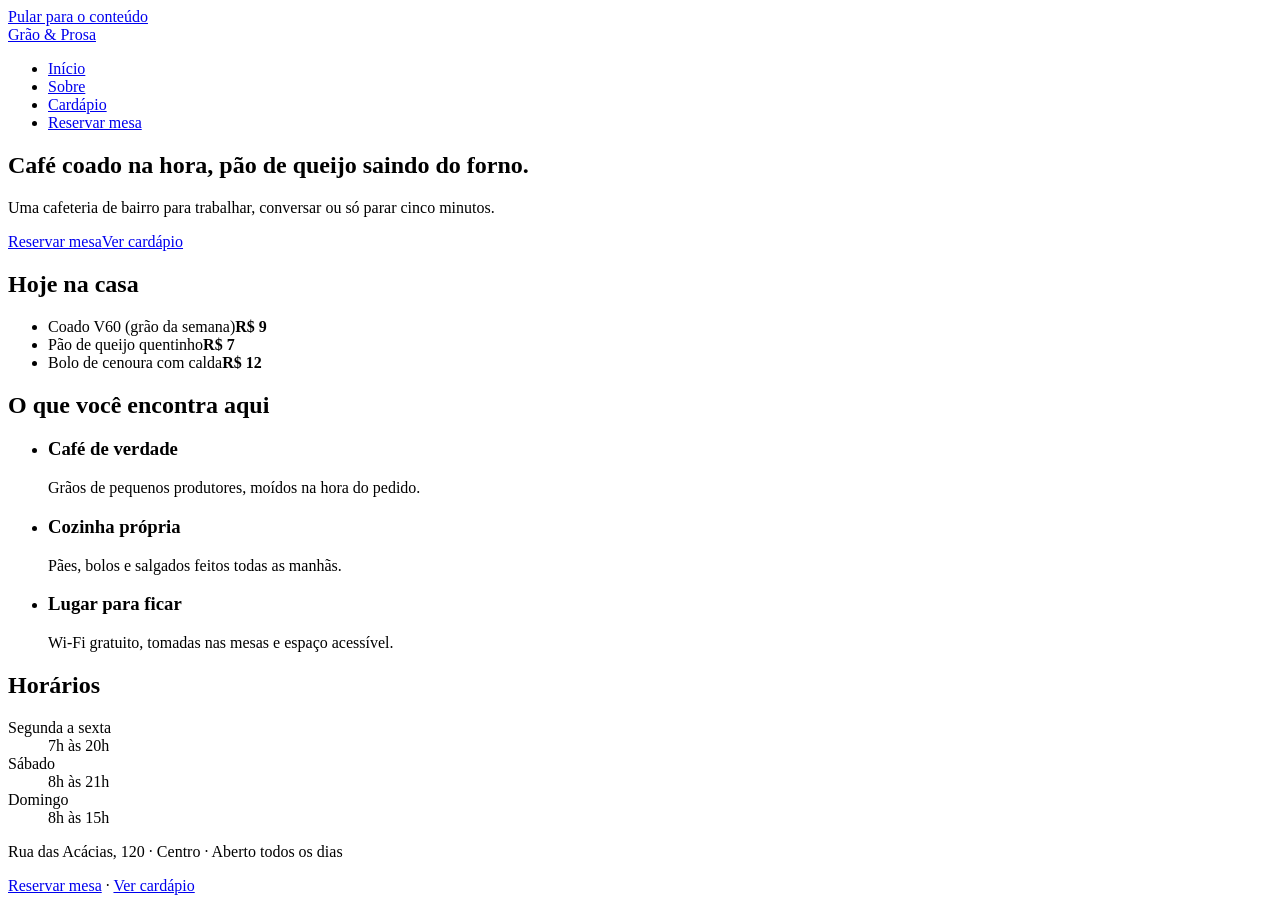
==== index.html @ 0b91146f "Adicionar página inicial do Café Grão e Prosa" ====
<!DOCTYPE html>
<html lang="pt-BR">
<head>
<meta charset="UTF-8">
<meta name="viewport" content="width=device-width, initial-scale=1">
<title>Início | Café Grão &amp; Prosa</title>
<meta name="description" content="Café Grão &amp; Prosa: café coado na hora, pães e doces artesanais.">
<link rel="preconnect" href="https://fonts.googleapis.com"><link rel="preconnect" href="https://fonts.gstatic.com" crossorigin>
<link href="https://fonts.googleapis.com/css2?family=Bricolage+Grotesque:wght@600;700&family=Figtree:wght@400;600;700;800&display=swap" rel="stylesheet">
<link rel="stylesheet" href="css/style.css">
</head>
<body>
<a class="skip" href="#conteudo">Pular para o conteúdo</a>
<header class="site-header"><div class="wrap">
<a class="brand" href="index.html">Grão &amp; Prosa</a>
<nav aria-label="Principal"><ul class="nav"><li><a href="index.html" aria-current="page">Início</a></li><li><a href="sobre.html">Sobre</a></li><li><a href="cardapio.html">Cardápio</a></li><li><a href="reservas.html">Reservar mesa</a></li></ul></nav>
</div></header>
<main id="conteudo">
<section class="hero"><div class="wrap">
<div>
<h1>Café coado na hora, pão de queijo saindo do forno.</h1>
<p>Uma cafeteria de bairro para trabalhar, conversar ou só parar cinco minutos.</p>
<div class="actions"><a class="btn" href="reservas.html">Reservar mesa</a><a class="btn ghost" href="cardapio.html">Ver cardápio</a></div>
</div>
<aside class="board" aria-labelledby="hoje"><h2 id="hoje">Hoje na casa</h2>
<ul><li><span>Coado V60 (grão da semana)</span><strong>R$ 9</strong></li><li><span>Pão de queijo quentinho</span><strong>R$ 7</strong></li><li><span>Bolo de cenoura com calda</span><strong>R$ 12</strong></li></ul></aside>
</div></section>
<section><div class="wrap"><h2>O que você encontra aqui</h2>
<ul class="points">
<li><h3>Café de verdade</h3><p>Grãos de pequenos produtores, moídos na hora do pedido.</p></li>
<li><h3>Cozinha própria</h3><p>Pães, bolos e salgados feitos todas as manhãs.</p></li>
<li><h3>Lugar para ficar</h3><p>Wi-Fi gratuito, tomadas nas mesas e espaço acessível.</p></li>
</ul></div></section>
<section class="hours"><div class="wrap"><h2>Horários</h2>
<dl><dt>Segunda a sexta</dt><dd>7h às 20h</dd><dt>Sábado</dt><dd>8h às 21h</dd><dt>Domingo</dt><dd>8h às 15h</dd></dl></div></section>
</main>
<footer class="site-footer"><div class="wrap">
<p>Rua das Acácias, 120 · Centro · Aberto todos os dias</p>
<p><a href="reservas.html">Reservar mesa</a> · <a href="cardapio.html">Ver cardápio</a></p>
</div></footer>
</body>
</html>
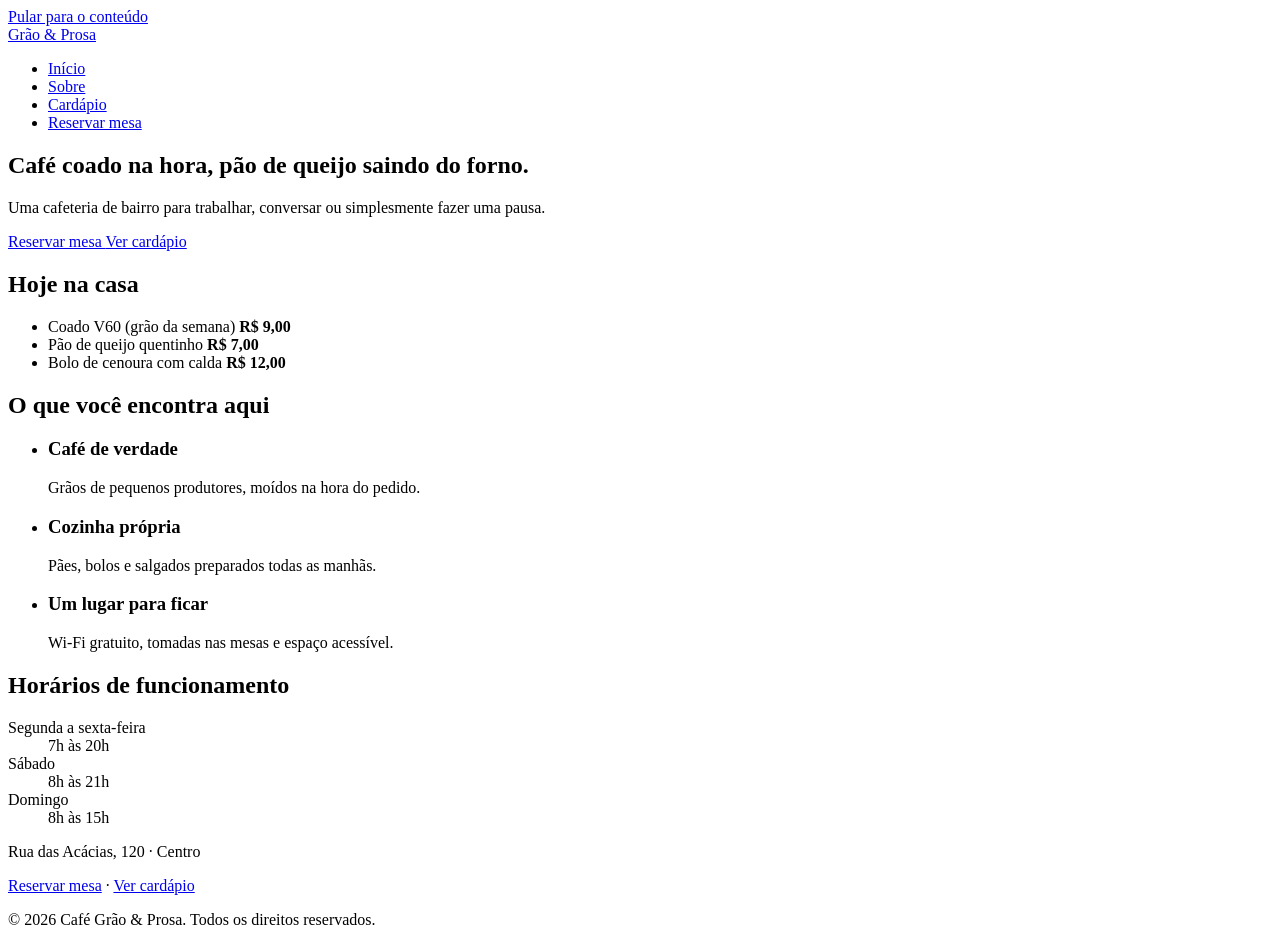
==== commit 67784a1c: "Atualizando HTML da página inicial" ====
--- a/index.html
+++ b/index.html
@@ -1,42 +1,160 @@
+
 <!DOCTYPE html>
 <html lang="pt-BR">
 <head>
-<meta charset="UTF-8">
-<meta name="viewport" content="width=device-width, initial-scale=1">
-<title>Início | Café Grão &amp; Prosa</title>
-<meta name="description" content="Café Grão &amp; Prosa: café coado na hora, pães e doces artesanais.">
-<link rel="preconnect" href="https://fonts.googleapis.com"><link rel="preconnect" href="https://fonts.gstatic.com" crossorigin>
-<link href="https://fonts.googleapis.com/css2?family=Bricolage+Grotesque:wght@600;700&family=Figtree:wght@400;600;700;800&display=swap" rel="stylesheet">
-<link rel="stylesheet" href="css/style.css">
+    <meta charset="UTF-8">
+    <meta name="viewport" content="width=device-width, initial-scale=1">
+
+    <title>Início | Café Grão &amp; Prosa</title>
+
+    <meta
+        name="description"
+        content="Café Grão & Prosa: café coado na hora, pães e doces artesanais."
+    >
+
+    <link rel="preconnect" href="https://fonts.googleapis.com">
+    <link rel="preconnect" href="https://fonts.gstatic.com" crossorigin>
+
+    <link
+        href="https://fonts.googleapis.com/css2?family=Bricolage+Grotesque:wght@600;700&family=Figtree:wght@400;600;700;800&display=swap"
+        rel="stylesheet"
+    >
+
+    <link rel="stylesheet" href="css/style.css">
 </head>
+
 <body>
-<a class="skip" href="#conteudo">Pular para o conteúdo</a>
-<header class="site-header"><div class="wrap">
-<a class="brand" href="index.html">Grão &amp; Prosa</a>
-<nav aria-label="Principal"><ul class="nav"><li><a href="index.html" aria-current="page">Início</a></li><li><a href="sobre.html">Sobre</a></li><li><a href="cardapio.html">Cardápio</a></li><li><a href="reservas.html">Reservar mesa</a></li></ul></nav>
-</div></header>
-<main id="conteudo">
-<section class="hero"><div class="wrap">
-<div>
-<h1>Café coado na hora, pão de queijo saindo do forno.</h1>
-<p>Uma cafeteria de bairro para trabalhar, conversar ou só parar cinco minutos.</p>
-<div class="actions"><a class="btn" href="reservas.html">Reservar mesa</a><a class="btn ghost" href="cardapio.html">Ver cardápio</a></div>
-</div>
-<aside class="board" aria-labelledby="hoje"><h2 id="hoje">Hoje na casa</h2>
-<ul><li><span>Coado V60 (grão da semana)</span><strong>R$ 9</strong></li><li><span>Pão de queijo quentinho</span><strong>R$ 7</strong></li><li><span>Bolo de cenoura com calda</span><strong>R$ 12</strong></li></ul></aside>
-</div></section>
-<section><div class="wrap"><h2>O que você encontra aqui</h2>
-<ul class="points">
-<li><h3>Café de verdade</h3><p>Grãos de pequenos produtores, moídos na hora do pedido.</p></li>
-<li><h3>Cozinha própria</h3><p>Pães, bolos e salgados feitos todas as manhãs.</p></li>
-<li><h3>Lugar para ficar</h3><p>Wi-Fi gratuito, tomadas nas mesas e espaço acessível.</p></li>
-</ul></div></section>
-<section class="hours"><div class="wrap"><h2>Horários</h2>
-<dl><dt>Segunda a sexta</dt><dd>7h às 20h</dd><dt>Sábado</dt><dd>8h às 21h</dd><dt>Domingo</dt><dd>8h às 15h</dd></dl></div></section>
-</main>
-<footer class="site-footer"><div class="wrap">
-<p>Rua das Acácias, 120 · Centro · Aberto todos os dias</p>
-<p><a href="reservas.html">Reservar mesa</a> · <a href="cardapio.html">Ver cardápio</a></p>
-</div></footer>
+    <a class="skip" href="#conteudo">Pular para o conteúdo</a>
+
+    <header class="site-header">
+        <div class="wrap">
+            <a class="brand" href="index.html">Grão &amp; Prosa</a>
+
+            <nav aria-label="Navegação principal">
+                <ul class="nav">
+                    <li>
+                        <a href="index.html" aria-current="page">Início</a>
+                    </li>
+                    <li><a href="sobre.html">Sobre</a></li>
+                    <li><a href="cardapio.html">Cardápio</a></li>
+                    <li><a href="reservas.html">Reservar mesa</a></li>
+                </ul>
+            </nav>
+        </div>
+    </header>
+
+    <main id="conteudo">
+        <section class="hero">
+            <div class="wrap">
+                <div>
+                    <h1>
+                        Café coado na hora, pão de queijo saindo do forno.
+                    </h1>
+
+                    <p>
+                        Uma cafeteria de bairro para trabalhar,
+                        conversar ou simplesmente fazer uma pausa.
+                    </p>
+
+                    <div class="actions">
+                        <a class="btn" href="reservas.html">
+                            Reservar mesa
+                        </a>
+
+                        <a class="btn ghost" href="cardapio.html">
+                            Ver cardápio
+                        </a>
+                    </div>
+                </div>
+
+                <aside class="board" aria-labelledby="hoje">
+                    <h2 id="hoje">Hoje na casa</h2>
+
+                    <ul>
+                        <li>
+                            <span>Coado V60 (grão da semana)</span>
+                            <strong>R$ 9,00</strong>
+                        </li>
+                        <li>
+                            <span>Pão de queijo quentinho</span>
+                            <strong>R$ 7,00</strong>
+                        </li>
+                        <li>
+                            <span>Bolo de cenoura com calda</span>
+                            <strong>R$ 12,00</strong>
+                        </li>
+                    </ul>
+                </aside>
+            </div>
+        </section>
+
+        <section aria-labelledby="diferenciais">
+            <div class="wrap">
+                <h2 id="diferenciais">O que você encontra aqui</h2>
+
+                <ul class="points">
+                    <li>
+                        <h3>Café de verdade</h3>
+                        <p>
+                            Grãos de pequenos produtores, moídos na hora
+                            do pedido.
+                        </p>
+                    </li>
+
+                    <li>
+                        <h3>Cozinha própria</h3>
+                        <p>
+                            Pães, bolos e salgados preparados
+                            todas as manhãs.
+                        </p>
+                    </li>
+
+                    <li>
+                        <h3>Um lugar para ficar</h3>
+                        <p>
+                            Wi-Fi gratuito, tomadas nas mesas
+                            e espaço acessível.
+                        </p>
+                    </li>
+                </ul>
+            </div>
+        </section>
+
+        <section class="hours" aria-labelledby="horarios">
+            <div class="wrap">
+                <h2 id="horarios">Horários de funcionamento</h2>
+
+                <dl>
+                    <dt>Segunda a sexta-feira</dt>
+                    <dd>7h às 20h</dd>
+
+                    <dt>Sábado</dt>
+                    <dd>8h às 21h</dd>
+
+                    <dt>Domingo</dt>
+                    <dd>8h às 15h</dd>
+                </dl>
+            </div>
+        </section>
+    </main>
+
+    <footer class="site-footer">
+        <div class="wrap">
+            <p>
+                Rua das Acácias, 120 · Centro
+            </p>
+
+            <p>
+                <a href="reservas.html">Reservar mesa</a>
+                ·
+                <a href="cardapio.html">Ver cardápio</a>
+            </p>
+
+            <p>
+                &copy; 2026 Café Grão &amp; Prosa.
+                Todos os direitos reservados.
+            </p>
+        </div>
+    </footer>
 </body>
-</html>+</html>
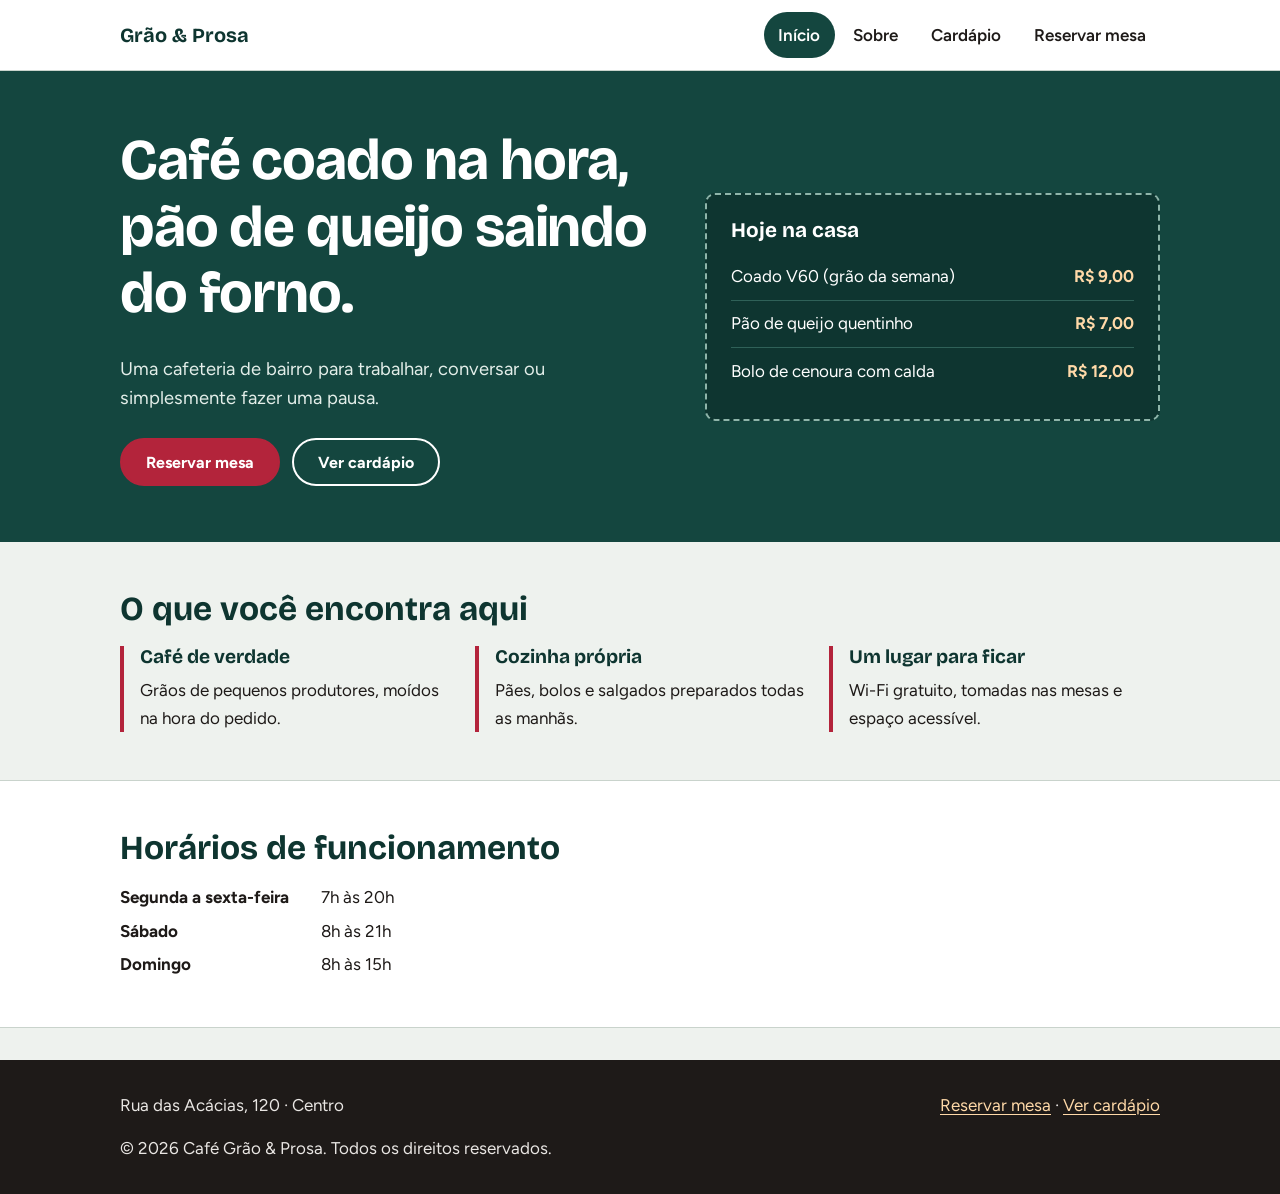
==== commit 4c0048ee: "Colocando o Link do css" ====
--- a/index.html
+++ b/index.html
@@ -20,7 +20,7 @@
         rel="stylesheet"
     >
 
-    <link rel="stylesheet" href="css/style.css">
+    <link rel="stylesheet" href="style.css">
 </head>
 
 <body>
--- a/style.css
+++ b/style.css
@@ -0,0 +1,401 @@
+
+:root {
+    --bg: #EEF2EE;
+    --surface: #FFFFFF;
+    --ink: #1E1A18;
+    --muted: #4C5652;
+    --green: #14463F;
+    --green-dark: #0E3530;
+    --cherry: #B3243B;
+    --line: #C9D3CC;
+    --radius: 10px;
+    --max: 1080px;
+}
+
+*, *::before, *::after {
+    box-sizing: border-box;
+}
+
+html {
+    scroll-behavior: smooth;
+}
+
+body {
+    margin: 0;
+    background: var(--bg);
+    color: var(--ink);
+    font: 1.0625rem/1.6 "Figtree", system-ui, -apple-system, "Segoe UI", sans-serif;
+}
+
+h1, h2, h3 {
+    font-family: "Bricolage Grotesque", "Figtree", system-ui, sans-serif;
+    line-height: 1.15;
+    margin: 0 0 0.5em;
+    color: var(--green-dark);
+}
+
+h1 {
+    font-size: clamp(2.1rem, 6vw, 3.6rem);
+    letter-spacing: -0.02em;
+}
+
+h2 {
+    font-size: clamp(1.5rem, 3.5vw, 2.1rem);
+}
+
+h3 {
+    font-size: 1.2rem;
+}
+
+p {
+    margin: 0 0 1em;
+    max-width: 65ch;
+}
+
+a {
+    color: var(--cherry);
+    text-underline-offset: 3px;
+}
+
+a:hover {
+    color: var(--green-dark);
+}
+
+:focus-visible {
+    outline: 3px solid var(--cherry);
+    outline-offset: 3px;
+    border-radius: 4px;
+}
+
+.skip {
+    position: absolute;
+    left: 1rem;
+    top: -4rem;
+    background: var(--ink);
+    color: #FFFFFF;
+    padding: 0.7rem 1rem;
+    border-radius: var(--radius);
+    z-index: 20;
+}
+
+.skip:focus {
+    top: 1rem;
+}
+
+.wrap {
+    max-width: var(--max);
+    margin: 0 auto;
+    padding: 0 1.25rem;
+}
+
+section {
+    padding: 3rem 0;
+}
+
+.muted {
+    color: var(--muted);
+}
+
+.site-header {
+    background: var(--surface);
+    border-bottom: 1px solid var(--line);
+    position: sticky;
+    top: 0;
+    z-index: 10;
+}
+
+.site-header .wrap {
+    display: flex;
+    flex-wrap: wrap;
+    align-items: center;
+    justify-content: space-between;
+    gap: 0.5rem 1.5rem;
+    padding-top: 0.75rem;
+    padding-bottom: 0.75rem;
+}
+
+.brand {
+    font: 700 1.25rem "Bricolage Grotesque", sans-serif;
+    color: var(--green-dark);
+    text-decoration: none;
+}
+
+.nav {
+    display: flex;
+    flex-wrap: wrap;
+    gap: 0.25rem;
+    list-style: none;
+    margin: 0;
+    padding: 0;
+}
+
+.nav a {
+    display: block;
+    padding: 0.6rem 0.9rem;
+    min-height: 44px;
+    border-radius: 999px;
+    color: var(--ink);
+    text-decoration: none;
+    font-weight: 600;
+}
+
+.nav a:hover {
+    background: var(--bg);
+}
+
+.nav a[aria-current="page"] {
+    background: var(--green);
+    color: #FFFFFF;
+}
+
+.btn {
+    display: inline-block;
+    min-height: 48px;
+    padding: 0.8rem 1.5rem;
+    border-radius: 999px;
+    background: var(--cherry);
+    color: #FFFFFF;
+    font: 700 1rem "Figtree", sans-serif;
+    text-decoration: none;
+    border: 2px solid var(--cherry);
+    cursor: pointer;
+    transition: background 0.2s, color 0.2s, border-color 0.2s;
+}
+
+.btn:hover {
+    background: #8F1C2F;
+    border-color: #8F1C2F;
+    color: #FFFFFF;
+}
+
+.btn.ghost {
+    background: transparent;
+    color: #FFFFFF;
+    border-color: #FFFFFF;
+}
+
+.btn.ghost:hover {
+    background: #FFFFFF;
+    color: var(--green-dark);
+}
+
+.actions {
+    display: flex;
+    flex-wrap: wrap;
+    gap: 0.75rem;
+    margin-top: 1.5rem;
+}
+
+.hero {
+    background: var(--green);
+    color: #FFFFFF;
+    padding: 3.5rem 0;
+}
+
+.hero h1 {
+    color: #FFFFFF;
+}
+
+.hero p {
+    font-size: 1.15rem;
+    color: #E3EEE9;
+}
+
+.hero .wrap {
+    display: grid;
+    gap: 2.5rem;
+    align-items: center;
+}
+
+.board {
+    background: var(--green-dark);
+    border: 2px dashed #8FB5AA;
+    border-radius: var(--radius);
+    padding: 1.5rem;
+}
+
+.board h2 {
+    color: #FFFFFF;
+    font-size: 1.3rem;
+}
+
+.board ul {
+    list-style: none;
+    margin: 0;
+    padding: 0;
+}
+
+.board li {
+    display: flex;
+    justify-content: space-between;
+    gap: 1rem;
+    padding: 0.6rem 0;
+    border-bottom: 1px solid #2F6158;
+}
+
+.board li:last-child {
+    border: 0;
+}
+
+.board strong {
+    color: #FFD9A8;
+    white-space: nowrap;
+}
+
+.points {
+    list-style: none;
+    margin: 0;
+    padding: 0;
+    display: grid;
+    gap: 1.5rem;
+}
+
+.points li {
+    border-left: 4px solid var(--cherry);
+    padding-left: 1rem;
+}
+
+.points p {
+    margin: 0;
+}
+
+.hours {
+    background: var(--surface);
+    border-top: 1px solid var(--line);
+    border-bottom: 1px solid var(--line);
+}
+
+.hours dl {
+    display: grid;
+    grid-template-columns: auto 1fr;
+    gap: 0.4rem 2rem;
+    margin: 0;
+}
+
+.hours dt {
+    font-weight: 700;
+}
+
+.hours dd {
+    margin: 0;
+}
+
+.split {
+    display: grid;
+    gap: 2rem;
+}
+
+.timeline {
+    list-style: none;
+    margin: 0;
+    padding: 0;
+    border-left: 3px solid var(--green);
+}
+
+.timeline li {
+    padding: 0 0 1.5rem 1.25rem;
+    position: relative;
+}
+
+.timeline li::before {
+    content: "";
+    position: absolute;
+    left: -9px;
+    top: 0.45rem;
+    width: 15px;
+    height: 15px;
+    border-radius: 50%;
+    background: var(--cherry);
+    border: 3px solid var(--bg);
+}
+
+.timeline b {
+    font-family: "Bricolage Grotesque", sans-serif;
+    color: var(--green-dark);
+}
+
+.team {
+    display: grid;
+    gap: 1rem;
+    list-style: none;
+    padding: 0;
+    margin: 0;
+}
+
+.team li {
+    background: var(--surface);
+    border: 1px solid var(--line);
+    border-radius: var(--radius);
+    padding: 1rem 1.25rem;
+}
+
+.team span {
+    display: block;
+    font-weight: 700;
+    color: var(--green-dark);
+}
+
+.page-head {
+    background: var(--surface);
+    border-bottom: 1px solid var(--line);
+    padding: 2.5rem 0 1.5rem;
+}
+
+.page-head p {
+    margin: 0;
+    color: var(--muted);
+}
+
+.site-footer {
+    background: var(--ink);
+    color: #E9E6E3;
+    padding: 2rem 0;
+    margin-top: 2rem;
+}
+
+.site-footer a {
+    color: #FFD9A8;
+}
+
+.site-footer .wrap {
+    display: grid;
+    gap: 1rem;
+}
+
+.site-footer p {
+    margin: 0;
+}
+
+@media (min-width: 760px) {
+    .hero .wrap {
+        grid-template-columns: 1.2fr 1fr;
+    }
+
+    .points {
+        grid-template-columns: repeat(3, 1fr);
+    }
+
+    .split {
+        grid-template-columns: 1fr 1fr;
+        align-items: start;
+    }
+
+    .team {
+        grid-template-columns: repeat(2, 1fr);
+    }
+
+    .site-footer .wrap {
+        grid-template-columns: 1fr auto;
+        align-items: center;
+    }
+}
+
+@media (prefers-reduced-motion: reduce) {
+    html {
+        scroll-behavior: auto;
+    }
+
+    *, *::before, *::after {
+        transition: none !important;
+    }
+}
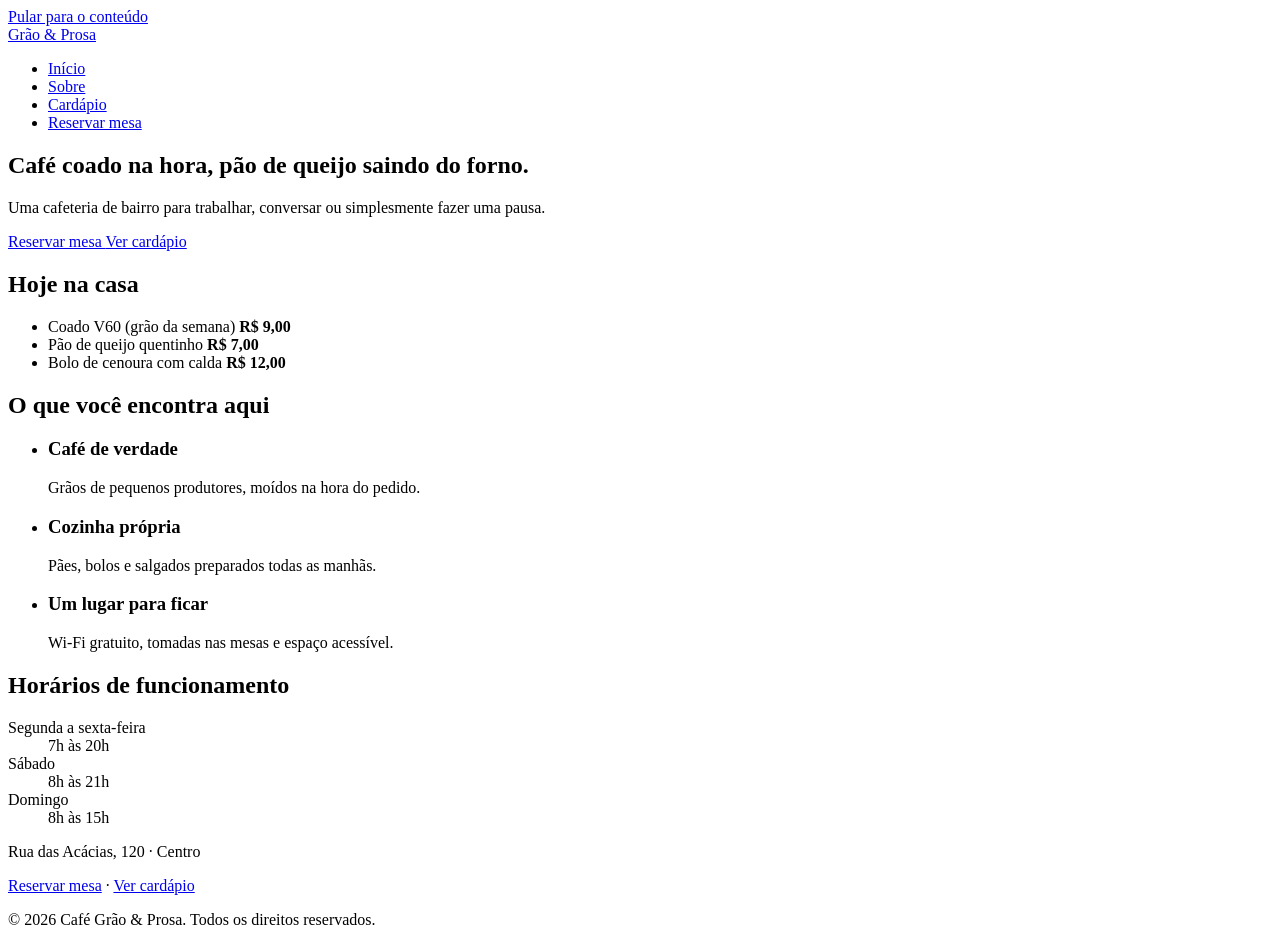
==== commit 4e2e444c: "Arrumando o Html pois o link deu erro" ====
--- a/index.html
+++ b/index.html
@@ -20,7 +20,8 @@
         rel="stylesheet"
     >
 
-    <link rel="stylesheet" href="style.css">
+    <!-- CSS DO SITE -->
+    <link rel="stylesheet" href="css/style.css">
 </head>
 
 <body>
@@ -140,9 +141,7 @@
 
     <footer class="site-footer">
         <div class="wrap">
-            <p>
-                Rua das Acácias, 120 · Centro
-            </p>
+            <p>Rua das Acácias, 120 · Centro</p>
 
             <p>
                 <a href="reservas.html">Reservar mesa</a>
@@ -158,3 +157,4 @@
     </footer>
 </body>
 </html>
+
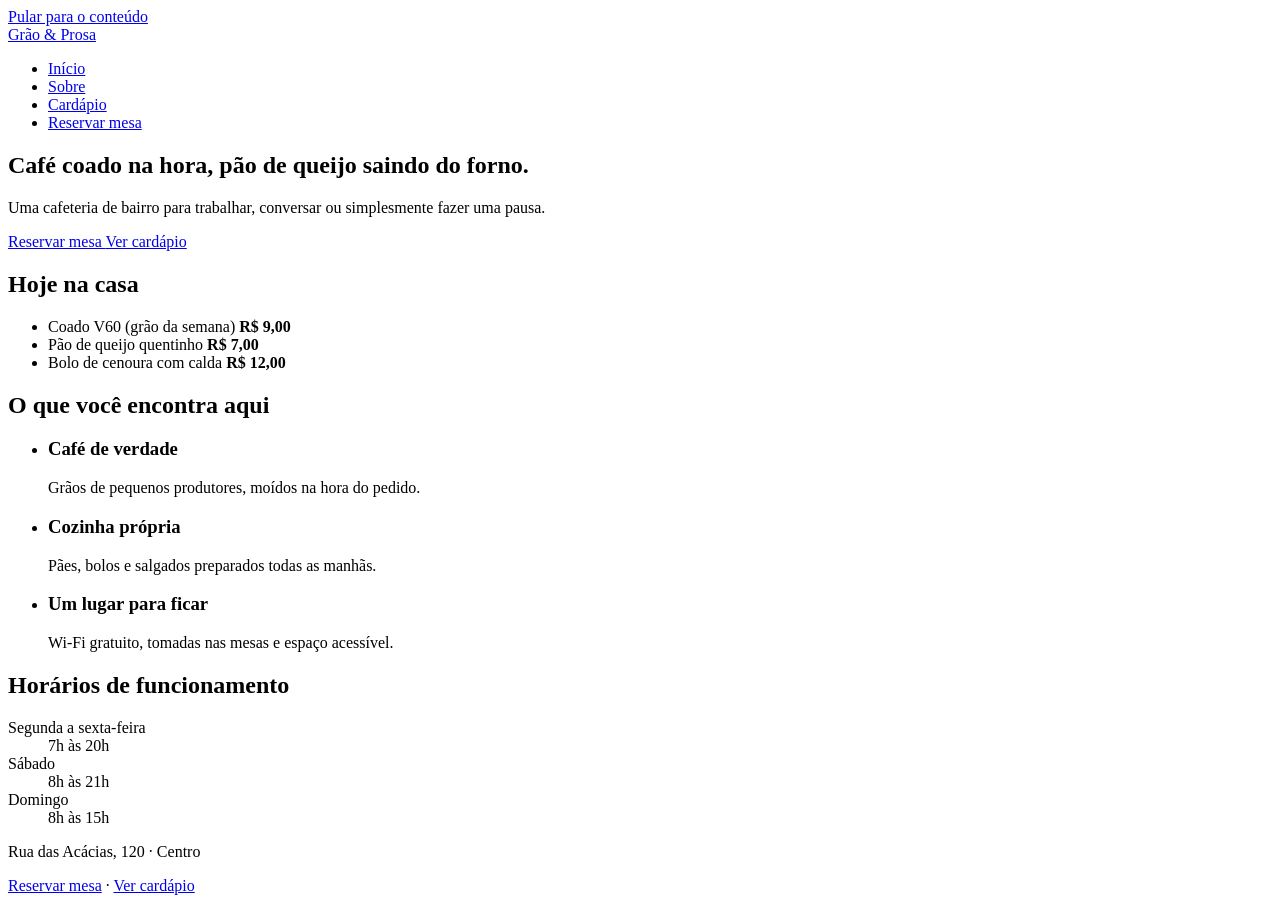
==== commit 3c886b19: "Removi o texto de baixo do htmll Removed copyright notice from the footer." ====
--- a/index.html
+++ b/index.html
@@ -148,10 +148,7 @@
                 ·
                 <a href="cardapio.html">Ver cardápio</a>
             </p>
-
             <p>
-                &copy; 2026 Café Grão &amp; Prosa.
-                Todos os direitos reservados.
             </p>
         </div>
     </footer>
